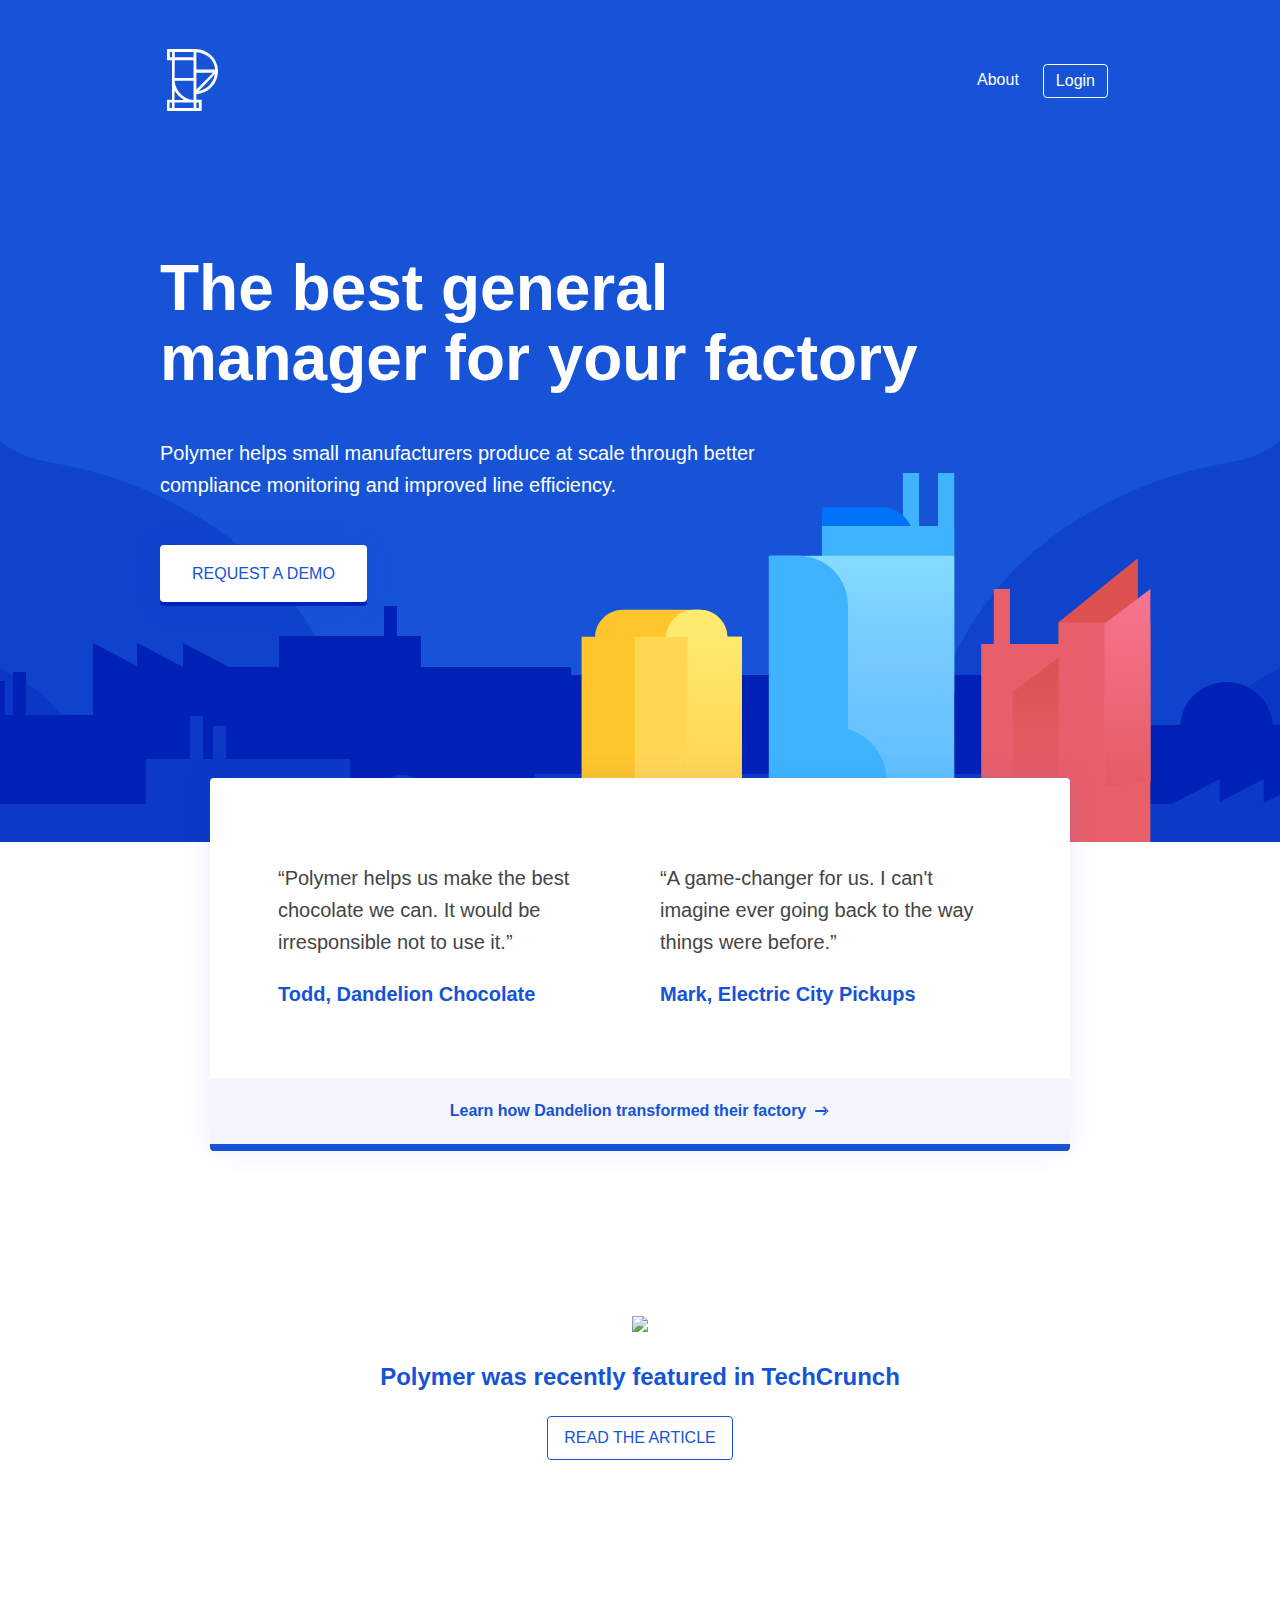
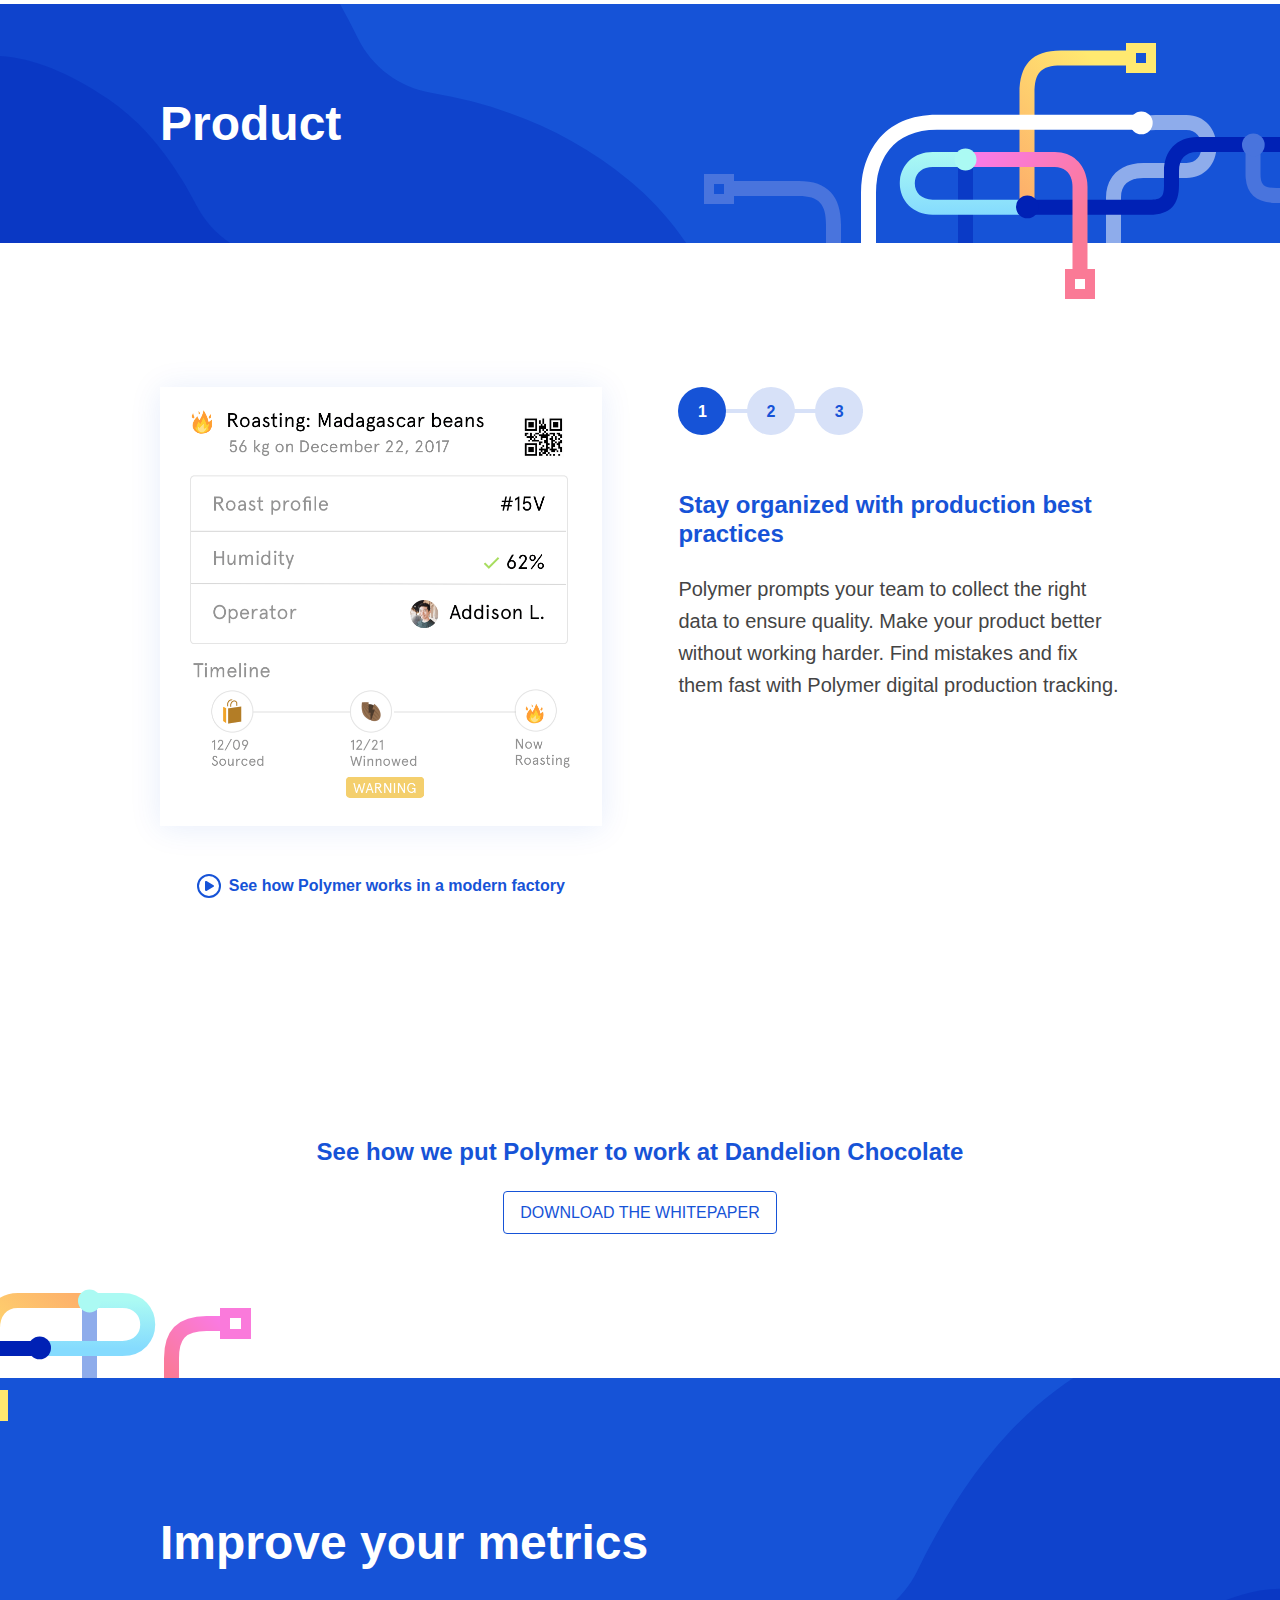
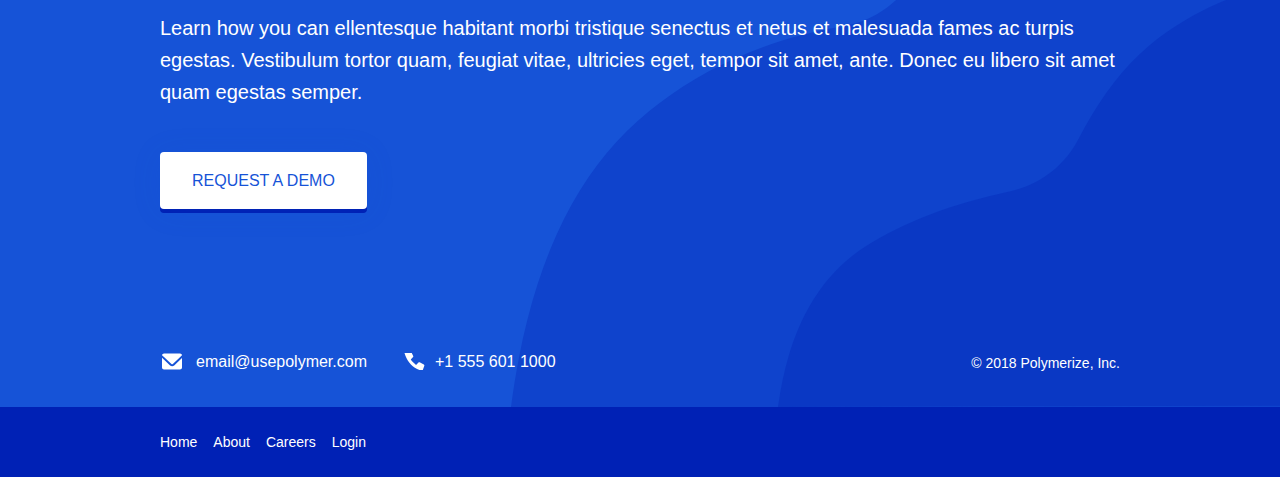
==== index.html @ ca5ed694 "Ship functional code" ====
<!doctype html>
<html>
  <head lang="en">
    <title>Polymer | The best general manager for your factory</title>
    <meta charset="utf-8">
    <meta http-equiv="X-UA-Compatible" content="IE=edge,chrome=1">
    <meta name="viewport" content="width=device-width, initial-scale=1.0, shrink-to-fit=no">


    <!--
    <meta name="twitter:card" content="summary_large_image" />
    <meta name="twitter:site" content="@nullunit" />
    <meta name="twitter:creator" content="@nullunit" />
    <meta name="twitter:image:alt" content="Continuous Design Delivery | Push changes from Figma straight to your codebase" />

    <meta property="og:url" content="https:relay.graphics" />
    <meta property="og:title" content="Relay for Figma | Continuous Design Delivery" />
    <meta property="og:description" content="No more slice & export! Relay allows you to push changes from Figma straight to your codebase" />
    <meta property="og:image" content="img/twitter-card.png" />
    -->
    <link rel="stylesheet" type="text/css" href="styles/reset.css">
    <link rel="stylesheet" type="text/css" href="styles/base.css">

    <!--<link rel="shortcut icon" href="favicon.ico">-->

  </head>
  <body class="home">

    <div class="site-container">

      <!-- Site Header -->
      <header class="site-header">
        <div class="margins">
          <nav class="site-navigation flex-between">
            <div class="site-logo">
              <a href="index.html" class="logo">
              </a>
            </div>
            <ul class="flex-right">

                <li class="active-link">
                  <a href="about.html">About</a>
                </li>
                <li class="login-button">
                  <a href="#">Login</a>
                </li>
            </ul>



          </nav>
        </div>
      </header>

      <main class="content-container" role="main" data-content-field="main-content">

        <!-- Hero (below Nav) -->
        <section id="hero">
          <div class="margins" id="hero-content">
            <h1>The best general manager for your factory</h1>
            <p>Polymer helps small manufacturers produce at scale through better compliance monitoring and improved line efficiency.</p>
            <a href="/">Request a Demo</a>
          </div>
          <div class="hero-background">
            <div class="bg-image citybg-left"></div>
            <div class="bg-image citybg-right"></div>
            <div class="bg-image citybg-mid"></div>
          </div>
          <div class="bg-image citybg-fore"></div>
        </section>

        <!-- Praise Section -->
        <section id="praise">
          <div class="margins">

            <!-- Testimonials -->
            <div class="testimonial">
              <div class="testimonial-quotes flex-between flex-break">
                <div class="quote">
                  <p>“Polymer helps us make the best chocolate we can. It would be irresponsible not to use it.”</p>
                  <p><strong>Todd, Dandelion Chocolate</strong></p>
                </div>
                <div class="quote">
                  <p>“A game-changer for us. I can't imagine ever going back to the way things were before.”</p>
                  <p><strong>Mark, Electric City Pickups</strong></p>
                </div>
              </div>
              <div class="testimonial-cta">
                <a href="/">Learn how Dandelion transformed their factory</a>
              </div>
            </div>

            <!-- Techcrunch article -->
            <div class="callout">
              <img src="assets/images/Techcrunch_logo.svg" width="70"/>
              <h3>Polymer was recently featured in TechCrunch</h3>
              <a href="#">Read the Article</a>
            </div>

          </div>
        </section>

        <!-- Product Details Section -->
        <section id="product">

          <!-- Blue Band -->
          <div class="section-heading">
            <div class="margins">
              <h2>Product</h2>
            </div>
            <div class="illo illo-tangle"></div>
          </div>

          <!-- Body -->
          <div class="margins">
            <div class="product flex-between flex-break-mindesktop">

              <!-- Left Column -->
              <div class="product-left">
                <img src="assets/images/features/feature1.png" class="product-images" />
                <a href="https://www.youtube.com/watch?v=ZJRr1mJA270" target="_blank" class="video-link hide-on-mobile">See how Polymer works in a modern factory</a>
              </div>

              <!-- Right Column -->
              <div class="product-right">
                <div class="switcher-controls">
                  <!-- Button Contains Content -->
                  <!-- Logic in features.js -->
                  <button class="feature-switcher selected-feature" data-src="assets/images/features/feature1.png" data-heading="Make the best quality products" data-body="Polymer prompts your team to collect the right data to ensure quality. Make your product better without working harder. Find mistakes and fix them fast with Polymer digital production tracking.">1</button>
                  <button class="feature-switcher" data-src="assets/images/features/feature2.png" data-heading="Have the power of visibility" data-body="Graphs give you immediate visibility to your production data. With Polymer, you’ll have a clear view of your production activity so you can make all the right decisions.">2</button>
                  <button class="feature-switcher" data-src="assets/images/features/feature3.jpg" data-heading="Stay organized with production best practices" data-body="Make small improvements every day. Polymer gives your team tools to improve labels, setup checklists, track inventory, and perform recalls.">3</button>
                </div>
                <div class="product-text">
                  <h3 id="product-text-heading">Stay organized with production best practices</h3>
                  <p id="product-text-body">Polymer prompts your team to collect the right data to ensure quality. Make your product better without working harder. Find mistakes and fix them fast with Polymer digital production tracking.</p>
                </div>
                <a href="https://www.youtube.com/watch?v=ZJRr1mJA270" target="_blank" class="video-link hide-on-desktop">See how Polymer works</a>
              </div>
            </div>

            <!-- Whitepaper Callout -->
            <div class="callout">
              <h3>See how we put Polymer to work at Dandelion Chocolate</h3>
              <a href="#">Download the Whitepaper</a>
            </div>

          </div>
          <div class="illo illo-tangle2"></div>
        </section>


        <!-- Landing Endcap Section -->
        <section id="endcap">
          <div class="margins">
            <div class="endcap-content" id="request-demo">
              <h2>Improve your metrics</h2>
              <p>Learn how you can ellentesque habitant morbi tristique senectus et netus et malesuada fames ac turpis egestas. Vestibulum tortor quam, feugiat vitae, ultricies eget, tempor sit amet, ante. Donec eu libero sit amet quam egestas semper.</p>
              <a href="#">Request a Demo</a>
            </div>
            <div class="endcap-contact flex-between flex-break">

                <ul class="flex-left flex-wrap flex-break">
                    <li class="active-link">
                      <a href="#">email@usepolymer.com</a>
                    </li>
                    <li class="active-link">
                      <a href="#">+1 555 601 1000</a>
                    </li>
                </ul>

                <div class="copyright">
                  &copy; 2018 Polymerize, Inc.
                </div>

            </div>
          </div>
        </section>

        <!-- Sitemap -->
        <section id="sitemap">
          <div class="margins">
            <ul class="flex-left flex-wrap flex-break">
              <li><a href="index.html">Home</a></li>
              <li><a href="about.html">About</a></li>
              <li><a href="#">Careers</a></li>
              <li><a href="#">Login</a></li>
            </ul>
          </div>
        </section>


      </main>








    </div>

  <!-- combo and minify scripts when not logged in -->
  <script src="scripts/features.js">This doesnt work without js</script>

</body>
</html>
---- styles/base.css ----
/* CSS pre-processing by {less}. http://lesscss.org/
***************************************************/
html {
  box-sizing: border-box;
}
*,
*:before,
*:after {
  box-sizing: inherit;
}
/* Basic Fonts & Type
***************************************************/
/*
@font-face {
    font-family: 'Apercu';
    src: url('https://static1.squarespace.com/static/5aa9a85ef8370a24714de0b0/t/5ab2fa8270a6ad9909aedc6e/1521678978258/Apercu_Regular.otf');
    font-weight: 400;
    font-style: normal;
}

@font-face {
    font-family: 'Apercu';
    src: url('https://static1.squarespace.com/static/5aa9a85ef8370a24714de0b0/t/5ab2fa8270a6ad9909aedc6e/1521678978258/Apercu_Regular.otf');
    font-weight: 400;
    font-style: italic;
}

@font-face {
    font-family: 'Apercu';
    src: url('https://static1.squarespace.com/static/5aa9a85ef8370a24714de0b0/t/5ab2fa652b6a28cd3012d700/1521678949956/Apercu+Bold.otf');
    font-weight: 600;
    font-style: normal;
}

@font-face {
    font-family: 'Apercu';
    src: url('https://static1.squarespace.com/static/5aa9a85ef8370a24714de0b0/t/5ab2fa652b6a28cd3012d700/1521678949956/Apercu+Bold.otf');
    font-weight: 600;
    font-style: italic;
}
*/
body {
  font-family: 'Apercu', 'Helvetica Neue', 'Roboto', -apple-system, BlinkMacSystemFont, sans-serif;
  font-size: 100%;
  font-weight: normal;
  line-height: 1.6;
}
h1,
h2,
h3,
h4,
h5,
h6 {
  font-weight: bold;
}
/* Colors & Theming
***************************************************/
main,
section,
.about header {
  background-color: #ffffff;
  color: #444444;
}
main h1,
section h1,
.about header h1,
main h2,
section h2,
.about header h2,
main h3,
section h3,
.about header h3,
main h4,
section h4,
.about header h4,
main h5,
section h5,
.about header h5,
main h6,
section h6,
.about header h6 {
  color: #1653D7;
}
main a,
section a,
.about header a {
  color: #1653D7;
  transition: 0.2s color ease-in-out;
}
main a:hover,
section a:hover,
.about header a:hover {
  color: #0021B5;
}
#hero,
#endcap,
.section-heading,
.home header {
  background-color: #1653D7;
  color: #ffffff;
}
#hero h1,
#endcap h1,
.section-heading h1,
.home header h1,
#hero h2,
#endcap h2,
.section-heading h2,
.home header h2,
#hero h3,
#endcap h3,
.section-heading h3,
.home header h3,
#hero h4,
#endcap h4,
.section-heading h4,
.home header h4,
#hero h5,
#endcap h5,
.section-heading h5,
.home header h5,
#hero h6,
#endcap h6,
.section-heading h6,
.home header h6 {
  color: #ffffff;
}
#hero a,
#endcap a,
.section-heading a,
.home header a {
  color: #ffffff;
  transition: 0.2s color ease-in-out;
}
#hero a:hover,
#endcap a:hover,
.section-heading a:hover,
.home header a:hover {
  color: rgba(255, 255, 255, 0.8);
}
#sitemap {
  background-color: #0021B5;
  color: #ffffff;
}
#sitemap a {
  color: #ffffff;
}
.logo {
  background-image: url(../assets/images/polymer-logo_blue.svg);
}
.home .logo {
  background-image: url(../assets/images/polymer-logo_white.svg);
}
/* Advanced Type
***************************************************/
h1 {
  font-size: 24px;
  line-height: 1.1;
}
h2 {
  font-size: 20px;
  line-height: 1.2;
}
h3 {
  font-size: 16px;
  line-height: 1.2;
}
p,
blockquote {
  font-size: 14px;
}
ul,
ul li,
.copyright {
  font-size: 14px;
}
a {
  text-decoration: none;
}
/* Layout
***************************************************/
.site-container {
  overflow: hidden;
}
.site-container,
main,
section,
header {
  width: 100%;
}
.margins {
  width: 90%;
  margin: 0 auto;
}
.flex-between {
  display: flex;
  justify-content: space-between;
}
.flex-left {
  display: flex;
  justify-content: flex-start;
  text-align: left;
}
.flex-right {
  display: flex;
  justify-content: flex-start;
  text-align: right;
}
.flex-wrap {
  flex-flow: wrap;
}
.flex-break {
  display: block;
}
.flex-break-mindesktop {
  display: block;
}
.hide-on-mobile {
  display: none !important;
}
.hide-on-desktop {
  display: inline-block !important;
}
.illo {
  position: absolute;
  z-index: 1;
}
.callout {
  text-align: center;
  padding: 96px 0;
}
/* Section-specific Classes
*****************************/
.site-navigation {
  padding-top: 24px;
}
.site-navigation .site-logo .logo {
  display: block;
  margin: 0;
  padding: 0;
  width: 64px;
  height: 64px;
  background-position: 0 0;
  background-repeat: no-repeat;
  transition: 0.2s opacity ease-in-out;
}
.site-navigation .site-logo .logo:hover {
  opacity: 0.8;
}
.site-navigation ul {
  padding: 16px 0;
}
.site-navigation ul li a {
  line-height: 32px;
  margin: 0;
  padding: 0;
}
.site-navigation ul li {
  margin: 0 12px;
}
.site-navigation ul li.active-link {
  border-bottom: 1px solid #1653D7;
}
.site-navigation .login-button a {
  line-height: 8px;
  padding: 12px;
}
#hero {
  position: relative;
  overflow: hidden;
  padding: 64px 0 160px;
  z-index: 0;
}
#hero #hero-content {
  position: relative;
  z-index: 10;
  animation: fadelast 1.5s ease-out;
}
#hero .bg-image {
  position: absolute;
  z-index: 1;
}
#hero .citybg-left {
  display: none;
  background: url(../assets/images/city_background-left.svg) left bottom no-repeat;
  background-size: 100%;
  width: 555px;
  height: 525px;
  right: 70%;
}
#hero .citybg-right {
  background: url(../assets/images/city_background-right.svg) right bottom no-repeat;
  background-size: 100%;
  width: 555px;
  height: 525px;
  right: -1px;
  bottom: -70px;
}
#hero .citybg-mid {
  background: url(../assets/images/city_midground.svg) center bottom no-repeat;
  background-size: 150%;
  width: 100%;
  height: 500px;
  bottom: -1px;
}
#hero .citybg-fore {
  background: url(../assets/images/city_foreground.svg) 60% bottom no-repeat;
  background-size: 100%;
  width: 340px;
  height: 215px;
  left: 25%;
  bottom: 0;
  animation: fadefirst 0.5s ease-out;
}
#hero .hero-background {
  animation: fadehalf 1s ease-out;
}
@keyframes fadehalf {
  0% {
    opacity: 0;
  }
  50% {
    opacity: 0;
  }
  100% {
    opacity: 1;
  }
}
@keyframes fadefirst {
  0% {
    opacity: 0;
  }
  100% {
    opacity: 1;
  }
}
@keyframes fadelast {
  0% {
    opacity: 0;
  }
  66% {
    opacity: 0;
  }
  100% {
    opacity: 1;
  }
}
#praise .testimonial {
  transform: translateY(-24px);
  background-color: #ffffff;
  box-shadow: 0 2px 30px 0 rgba(22, 83, 215, 0.1), 0 5px 0 0 #1653D7;
  border-bottom: 2px solid #1653D7;
  border-radius: 4px;
}
#praise .testimonial .testimonial-quotes {
  padding: 8px 32px 8px;
}
#praise .testimonial .testimonial-quotes .quote {
  color: #444444;
  width: 100%;
  padding: 12px 0;
}
#praise .testimonial .testimonial-quotes .quote strong {
  color: #1653D7;
}
#praise .testimonial .testimonial-quotes .quote em {
  color: #888;
}
#praise .testimonial .testimonial-quotes .quote em strong {
  color: #888;
}
#praise .testimonial .testimonial-quotes .quote:last-child {
  display: none;
}
#praise .testimonial .testimonial-cta {
  background-color: #F3F6FD;
  text-align: left;
  font-weight: 600;
  padding: 30px;
}
#praise .testimonial .testimonial-cta a {
  padding-right: 24px;
  background: url(../assets/images/icon-arrow.svg) right center no-repeat;
}
#praise .callout {
  padding: 64px 0 96px;
}
#product {
  position: relative;
}
#product .product {
  padding: 48px 0 0;
}
#product .product .product-left,
#product .product .product-right {
  width: 100%;
}
#product .product .video-link {
  display: inline-block;
  line-height: 24px;
  padding: 48px 0 48px 32px;
  font-weight: bold;
  background: url(../assets/images/icon-video.svg) left center no-repeat;
}
#product .product .product-left {
  text-align: center;
}
#product .product .product-left .product-images {
  display: block;
  width: 85%;
  margin: 0 auto;
  max-width: none;
  opacity: 1;
  transition: 0.35s opacity ease-in-out;
  box-shadow: 0 2px 30px 0 rgba(22, 83, 215, 0.1);
}
#product .product .product-left .product-images.hide {
  opacity: 0;
  transition: 0.1s opacity ease-in-out;
}
#product .product .product-right {
  text-align: center;
}
#product .product .product-right .video-link {
  padding: 24px 0 24px 32px;
}
#product .product .product-right .switcher-controls {
  display: inline-block;
  background: url(../assets/images/ui_switcher-deco.svg) left center repeat-x;
  margin: 16px 0 0;
  padding: 32px 0 32px;
}
#product .product .product-right .switcher-controls .feature-switcher {
  text-align: center;
  width: 48px;
  height: 48px;
  line-height: 48px;
  margin-right: 16px;
  background-color: #D7E1F8;
  color: #1653D7;
  font-weight: 600;
  outline: none;
  border: none;
  border-radius: 9999px;
  transition: 0.2s all ease-in-out;
}
#product .product .product-right .switcher-controls .feature-switcher:hover {
  background-color: #C5D4F6;
}
#product .product .product-right .switcher-controls .feature-switcher.selected-feature {
  background-color: #1653D7;
  color: #ffffff;
}
#product .product .product-right .switcher-controls .feature-switcher:last-child {
  margin-right: 0;
}
#product .product .product-right .product-text {
  opacity: 1;
  text-align: center;
  transition: 0.5s opacity ease-in-out;
}
#product .product .product-right .product-text.hide {
  opacity: 0;
  transition: 0.1s opacity ease-in-out;
}
#product .illo-tangle2 {
  background: url(../assets/images/illo_tangle2.svg) 0 0 no-repeat;
  background-size: 100%;
  width: 180px;
  height: 120px;
  right: 75%;
  bottom: -72px;
}
#product .callout {
  padding: 96px 0 96px;
}
#about {
  padding: 48px 0;
  animation: fadeinabout 1s ease-out;
}
#about .about-content {
  padding-top: 0;
}
#about .about-content .about-column {
  width: 100%;
}
@keyframes fadeinabout {
  0% {
    opacity: 0;
  }
  50% {
    opacity: 0;
  }
  100% {
    opacity: 1;
  }
}
#join {
  position: relative;
}
#join #join-content {
  padding: 48px 0 72px;
}
#join .illo-flow2 {
  background: url(../assets/images/illo_flow2.svg) 0 0 no-repeat;
  background-size: 100%;
  width: 150px;
  height: 42px;
  right: 80%;
  bottom: -14px;
}
.section-heading {
  position: relative;
  padding: 0;
  background-image: url(../assets/images/city_background-left.svg);
  background-position: -10px center;
  background-repeat: no-repeat;
}
.section-heading h2 {
  line-height: 48px;
}
.section-heading .sqs-block {
  /* Override SQS default behavior */
  padding-bottom: 0 !important;
  z-index: 10;
  position: relative;
}
.section-heading .illo-tangle {
  background: url(../assets/images/illo_tangle.svg) 0 0 no-repeat;
  background-size: 100%;
  width: 320px;
  height: 128px;
  left: 50%;
  bottom: -28px;
}
.section-heading .illo-flow {
  background: url(../assets/images/illo_flow.svg) 0 0 no-repeat;
  background-size: 100%;
  width: 315px;
  height: 105px;
  left: 50%;
  top: -12px;
}
#endcap {
  background-image: url(../assets/images/city_background-right.svg);
  background-position: 101% bottom;
  background-repeat: no-repeat;
}
#endcap .endcap-content {
  padding: 64px 0 48px;
}
#endcap .endcap-content .people {
  padding-top: 24px;
}
#endcap .endcap-content .people .person {
  width: 100%;
  padding: 0 17px 0 0;
  margin-bottom: 24px;
}
#endcap .endcap-content .people .person .person-icon {
  border-radius: 9999px;
  width: 64px;
  height: 64px;
  margin-right: 24px;
}
#endcap .endcap-content .people .person .person-details {
  padding-top: 8px;
}
#endcap .endcap-content .people .person .person-details h4 {
  margin: 0;
  line-height: 24px;
}
#endcap .endcap-content .people .person .person-details span {
  display: block;
  line-height: 24px;
}
#endcap .endcap-contact {
  align-items: flex-end;
  padding: 24px 0 24px 0;
  margin-top: 60px;
}
#endcap .endcap-contact li,
#endcap .endcap-contact div {
  padding: 0px 36px 16px 0;
}
#endcap .endcap-contact div {
  padding-right: 0px;
  width: 100%;
}
#endcap .endcap-contact li a {
  background-position: 0 center;
  background-repeat: no-repeat;
  padding-left: 36px;
}
#endcap .endcap-contact ul li:first-child a {
  background-image: url(../assets/images/icon-mail.svg);
}
#endcap .endcap-contact ul li:last-child a {
  background-image: url(../assets/images/icon-phone.svg);
  padding-left: 32px;
}
#sitemap {
  padding: 32px 0;
}
#sitemap li {
  padding: 8px 16px 8px 0;
}
/* Buttons
*****************************/
#hero a,
#request-demo a {
  margin-top: 24px;
  box-shadow: 0 2px 30px 0 rgba(22, 83, 215, 0.1), 0 4px 0 0 #0021B5;
}
#hero a,
#request-demo a,
.callout a,
#join-content a {
  display: inline-block;
  background-color: #ffffff;
  color: #1653D7;
  padding: 16px 32px;
  width: auto;
  text-decoration: none;
  border-radius: 4px;
  text-transform: uppercase;
  transition: 0.2s background-color ease-in-out;
}
#hero a:hover,
#request-demo a:hover,
.callout a:hover,
#join-content a:hover {
  background-color: rgba(255, 255, 255, 0.9);
  color: #1653D7;
}
.callout a,
#join-content a {
  color: #1653D7;
  padding: 8px 16px;
  border: 1px solid #1653D7;
  transition: 0.2s background-color ease-in-out;
}
.callout a:hover,
#join-content a:hover {
  background-color: #1653D7;
  color: #ffffff;
}
.login-button a {
  display: inline-block;
  width: auto;
  text-decoration: none;
  padding: 5px;
  border-radius: 4px;
  transition: 2s background-color ease-in-out;
}
.home .login-button a {
  color: #ffffff;
  border: 1px solid #ffffff;
}
.home .login-button a:hover {
  background-color: #ffffff;
  color: #1653D7;
}
.about .login-button a {
  color: #1653D7;
  border: 1px solid #1653D7;
}
.about .login-button a:hover {
  background-color: #1653D7;
  color: #ffffff;
}
/*************************************************************************/
/* Break grid and stack blocks on small screens
**************************************************************************/
/*************************************************************************/
/* 640 and up *************************************
**************************************************************************/
@media screen and (min-width: 640px) {
  /* Advanced Type
  ***************************************************/
  h1 {
    font-size: 48px;
    line-height: 1.1;
  }
  h2 {
    font-size: 36px;
    line-height: 1.2;
  }
  h3 {
    font-size: 24px;
    line-height: 1.2;
  }
  p,
  blockquote {
    font-size: 16px;
  }
  ul,
  ul li {
    font-size: 16px;
  }
  #sitemap ul,
  #sitemap ul li {
    font-size: 14px;
  }
  /* Layout
  ***************************************************/
  .margins {
    width: 80%;
  }
  .flex-break {
    display: flex;
  }
  /* Section-specific Layout
  ***************************************************/
  .site-navigation {
    padding-top: 48px;
  }
  #hero {
    padding: 96px 0 240px;
  }
  #hero .citybg-left {
    right: 70%;
    bottom: -100px;
  }
  #hero .citybg-right {
    display: block;
    width: 780px;
    height: 700px;
  }
  #hero .citybg-mid {
    background-size: auto;
    bottom: -50px;
  }
  #hero .citybg-fore {
    width: 510px;
    height: 322px;
    right: 15%;
    bottom: 0;
    background-size: 90%;
  }
  #praise .testimonial {
    transform: translateY(-32px);
  }
  #praise .testimonial .testimonial-quotes {
    padding: 48px 24px 24px;
  }
  #praise .testimonial .testimonial-quotes .quote {
    padding: 0 20px;
  }
  #praise .testimonial .testimonial-quotes .quote:last-child {
    display: block;
  }
  #praise .testimonial .testimonial-cta {
    text-align: center;
    padding-top: 20px;
    padding-bottom: 20px;
  }
  #praise .testimonial .testimonial-cta a {
    padding-right: 24px;
  }
  #praise .callout {
    padding: 128px 0 128px;
  }
  #product .illo-tangle2 {
    width: 360px;
    height: 240px;
    right: 80%;
    bottom: -143px;
  }
  #about {
    padding: 96px 0;
  }
  #about .about-content {
    padding-top: 48px;
  }
  #about .about-content .about-column {
    width: 47%;
  }
  #join #join-content {
    padding: 96px 0 128px;
  }
  #join #join-content p.constrain {
    width: 75%;
    padding-bottom: 24px;
  }
  #join .illo-flow2 {
    width: 300px;
    height: 85px;
    right: 80%;
    bottom: -28px;
  }
  #join .join-reqs {
    padding-top: 48px;
  }
  #join .join-reqs .join-reqs-column {
    padding-right: 30px;
  }
  #join .join-reqs .join-reqs-column:last-child {
    padding-right: 0;
  }
  .section-heading {
    padding: 48px 0;
    background-position: -10px center;
  }
  .section-heading h2 {
    line-height: 64px;
  }
  .section-heading .illo-tangle {
    width: 640px;
    height: 256px;
    left: 55%;
    bottom: -56px;
  }
  .section-heading .illo-flow {
    width: 630px;
    height: 210px;
    left: 50%;
    top: -24px;
  }
  #endcap .endcap-content {
    padding: 96px 0 48px;
  }
  #endcap .endcap-content .people {
    padding-top: 48px;
  }
  #endcap .endcap-content .people .person {
    padding: 0 17px;
  }
  #endcap .endcap-contact li,
  #endcap .endcap-contact div {
    padding: 8px 36px 8px 0;
  }
  #endcap .endcap-contact div {
    padding-right: 0px;
    width: 50%;
    text-align: right;
  }
  #sitemap {
    padding: 16px 0;
  }
  .callout {
    text-align: center;
    padding: 144px 0;
  }
}
/*************************************************************************/
/* 1024 and up *************************************
*************************************************************************/
@media screen and (min-width: 1024px) {
  /* Advanced Type
  ***************************************************/
  h1 {
    font-size: 64px;
    line-height: 1.1;
  }
  h2 {
    font-size: 48px;
    line-height: 1.2;
  }
  p,
  blockquote {
    font-size: 20px;
  }
  /* Layout
  ***************************************************/
  .margins {
    width: 960px;
  }
  .flex-break-mindesktop {
    display: flex;
  }
  .hide-on-mobile {
    display: inline-block !important;
  }
  .hide-on-desktop {
    display: none !important;
  }
  /* Section-specific Layout
  ***************************************************/
  #hero .margins {
    padding-right: 15%;
  }
  #hero .margins p {
    padding-right: 20%;
  }
  #hero .citybg-left {
    display: block;
    width: 780px;
    height: 700px;
    right: 70%;
    bottom: 0;
  }
  #hero .citybg-right {
    width: 780px;
    height: 700px;
    left: 70%;
    bottom: 0;
  }
  #hero .citybg-mid {
    bottom: -20px;
  }
  #hero .citybg-fore {
    background: url(../assets/images/city_foreground.svg) 70% bottom no-repeat;
    width: 680px;
    height: 430px;
    right: auto;
    left: 40%;
    bottom: 0;
    background-size: 90%;
  }
  #praise .margins {
    width: 860px;
  }
  #praise .testimonial {
    transform: translateY(-64px);
  }
  #praise .testimonial .testimonial-quotes {
    padding: 64px 48px 48px;
  }
  #praise .callout {
    padding: 104px 0 144px;
  }
  #product .product {
    padding: 144px 0 24px;
  }
  #product .product .product-left,
  #product .product .product-right {
    width: 46%;
  }
  #product .product .product-left {
    text-align: center;
  }
  #product .product .product-left .product-images {
    width: 100%;
    background-size: contain;
  }
  #product .product .product-right {
    text-align: left;
  }
  #product .product .product-right .switcher-controls {
    padding: 0;
    margin: 0 0 32px;
  }
  #product .product .product-right .switcher-controls .feature-switcher {
    width: 48px;
    height: 48px;
  }
  #product .product .product-right .switcher-controls .feature-switcher:last-child {
    margin-right: 0;
  }
  #product .product .product-right .product-text {
    text-align: left;
  }
  #product .product .product-right .product-text.hide {
    opacity: 0;
    transition: 0.1s opacity ease-in-out;
  }
  #product .illo-tangle2 {
    background: url(../assets/images/illo_tangle2.svg) 0 0 no-repeat;
    width: 360px;
    height: 140px;
    right: 80%;
    bottom: -43px;
  }
  #product .callout {
    padding: 144px 0;
  }
  #endcap .endcap-content .people .person {
    width: 33%;
    padding: 0 17px;
    margin-bottom: 64px;
  }
  #endcap .endcap-content .people .person .person-icon {
    width: 100px;
    height: 100px;
    margin-right: 24px;
  }
  #endcap .endcap-content .people .person .person-details {
    padding-top: 24px;
  }
}
/*************************************************************************/
/* 1440 and up *************************************
/*************************************************************************/
@media screen and (min-width: 1440px) {
  /* Layout
  ***************************************************/
  .margins {
    width: 1200px;
  }
  /* Section-specific Layout
  ***************************************************/
  #hero .margins {
    padding-right: 25%;
  }
  #hero .margins p {
    padding-right: 20%;
  }
  #product .product .product-left,
  #product .product .product-right {
    width: 45%;
  }
  #product .product .product-right {
    padding: 48px 24px;
  }
  #product .product .product-right .switcher-controls {
    text-align: left;
  }
  #product .product .product-right .switcher-controls .feature-switcher:last-child {
    margin-right: 0;
  }
  #product .product .product-right .product-text {
    text-align: left;
  }
  #product .product .product-right .product-text.hide {
    opacity: 0;
    transition: 0.1s opacity ease-in-out;
  }
  #product .illo-tangle2 {
    background: url(../assets/images/illo_tangle2.svg) 0 0 no-repeat;
    width: 360px;
    height: 140px;
    right: 80%;
    bottom: -43px;
  }
}
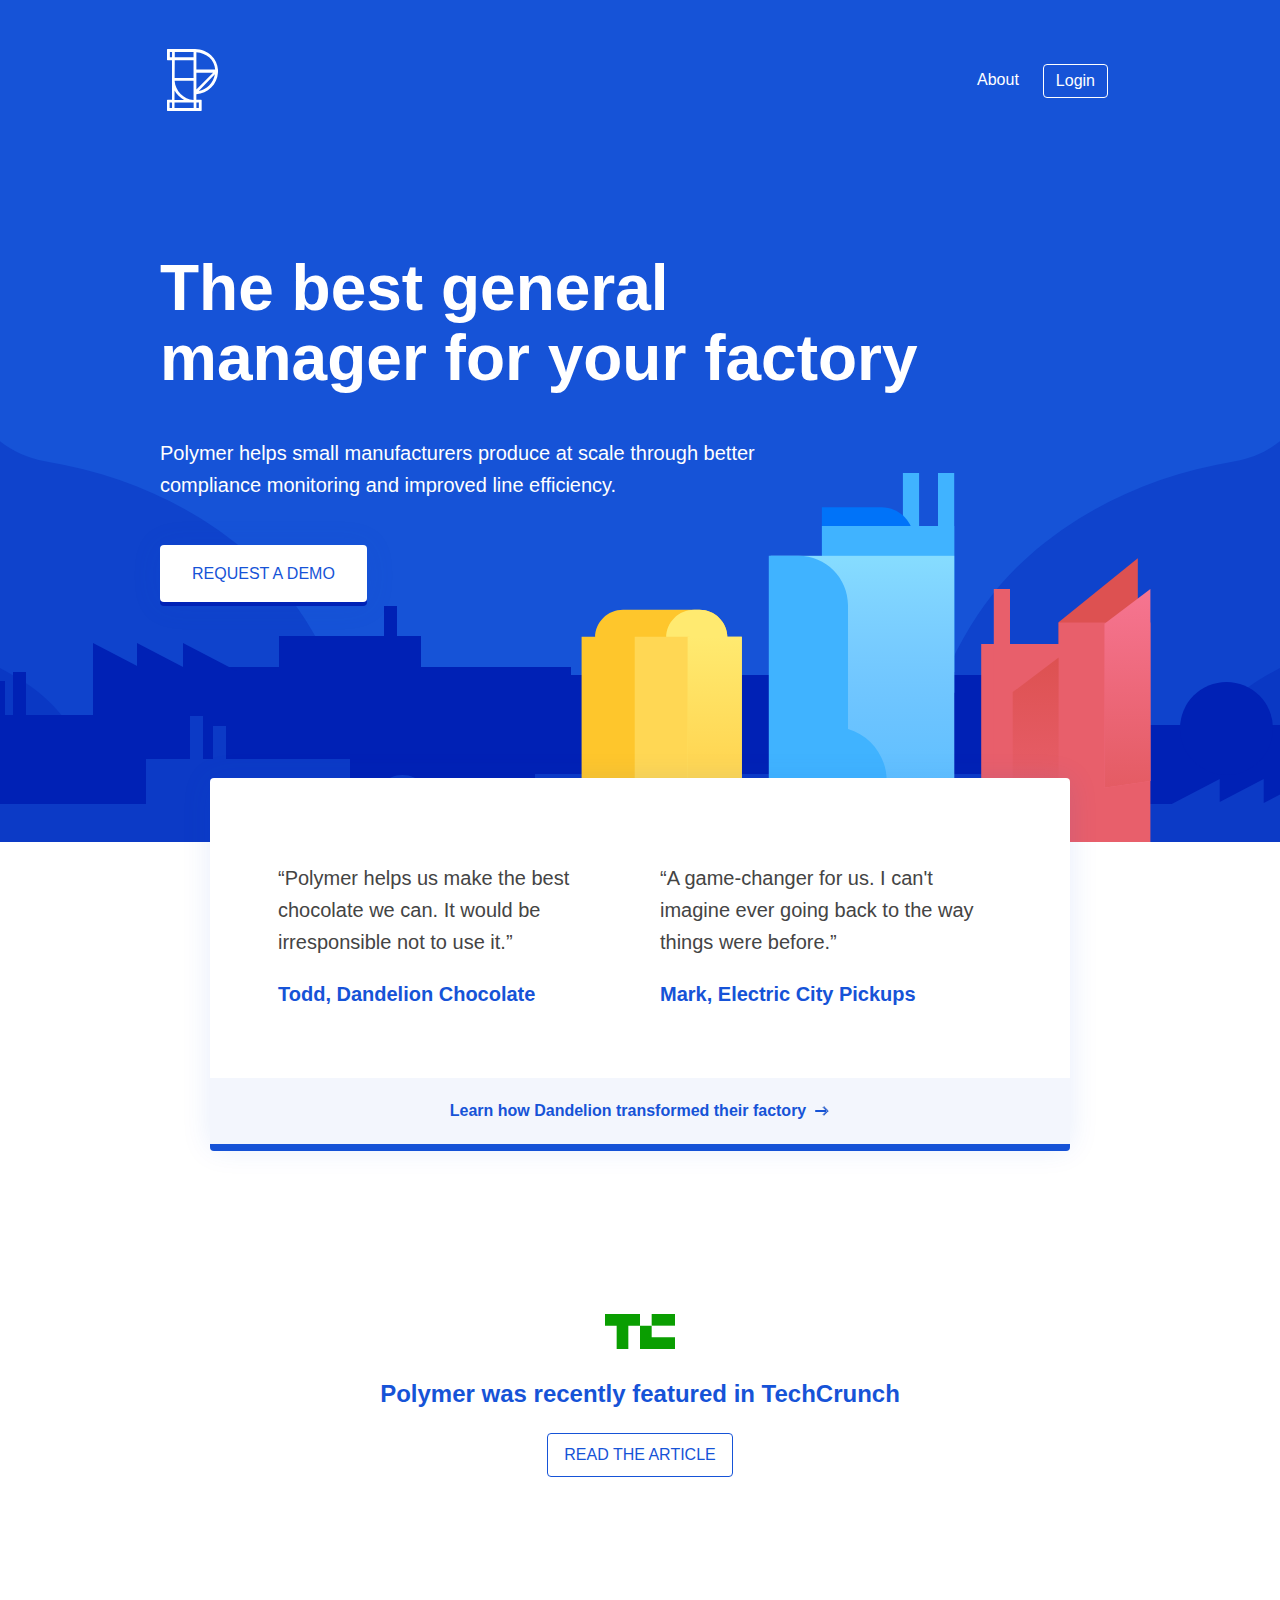
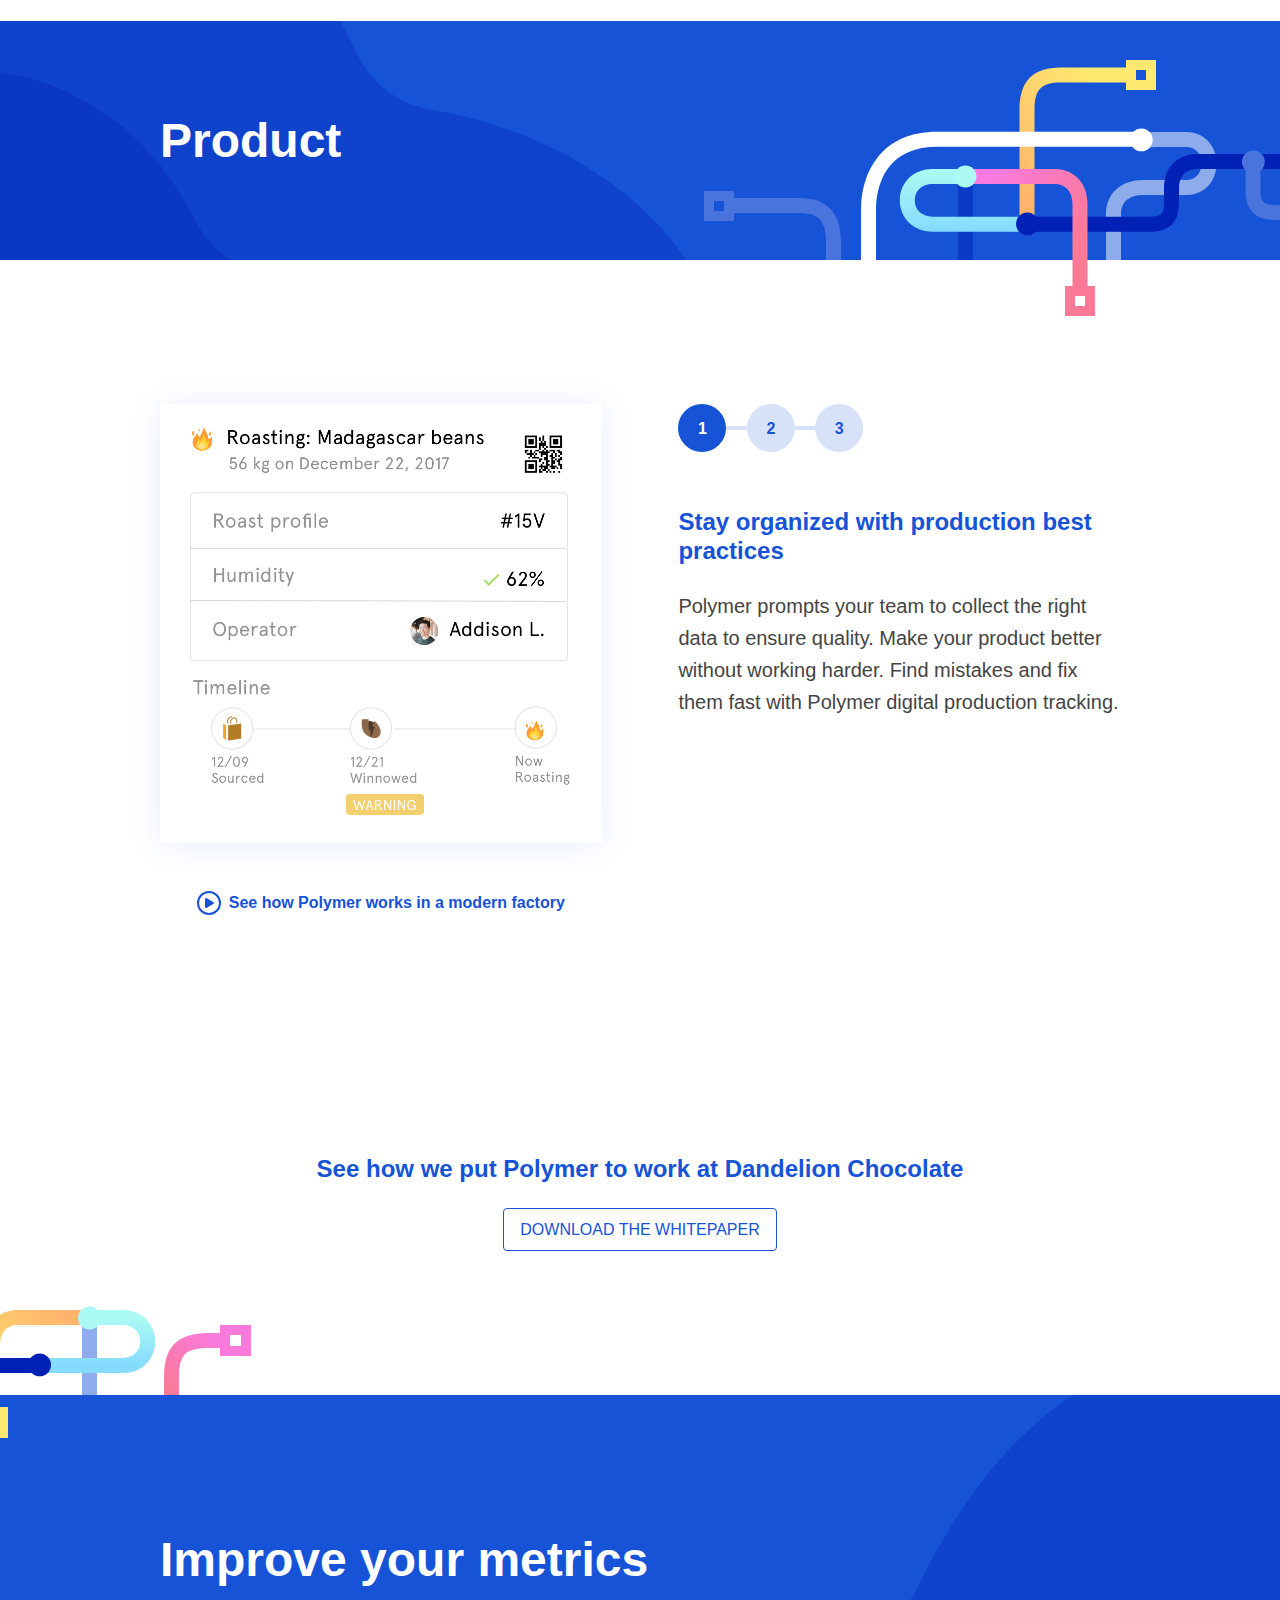
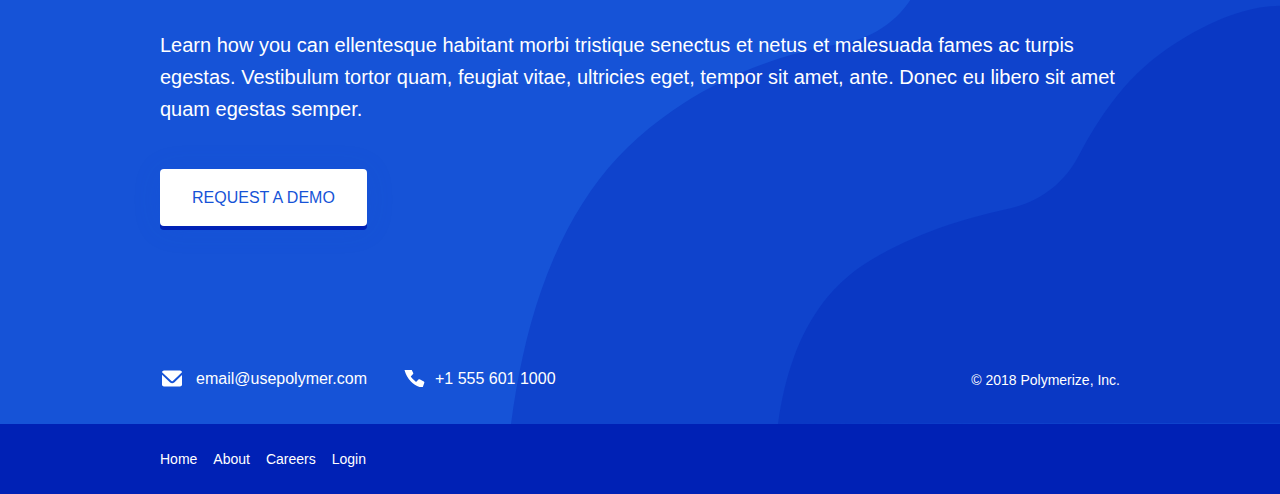
==== commit 275baa59: "Fix for broken image in GHP build" ====
--- a/index.html
+++ b/index.html
@@ -93,7 +93,7 @@
 
             <!-- Techcrunch article -->
             <div class="callout">
-              <img src="assets/images/Techcrunch_logo.svg" width="70"/>
+              <img src="assets/images/tc-logo.svg" width="70"/>
               <h3>Polymer was recently featured in TechCrunch</h3>
               <a href="#">Read the Article</a>
             </div>
